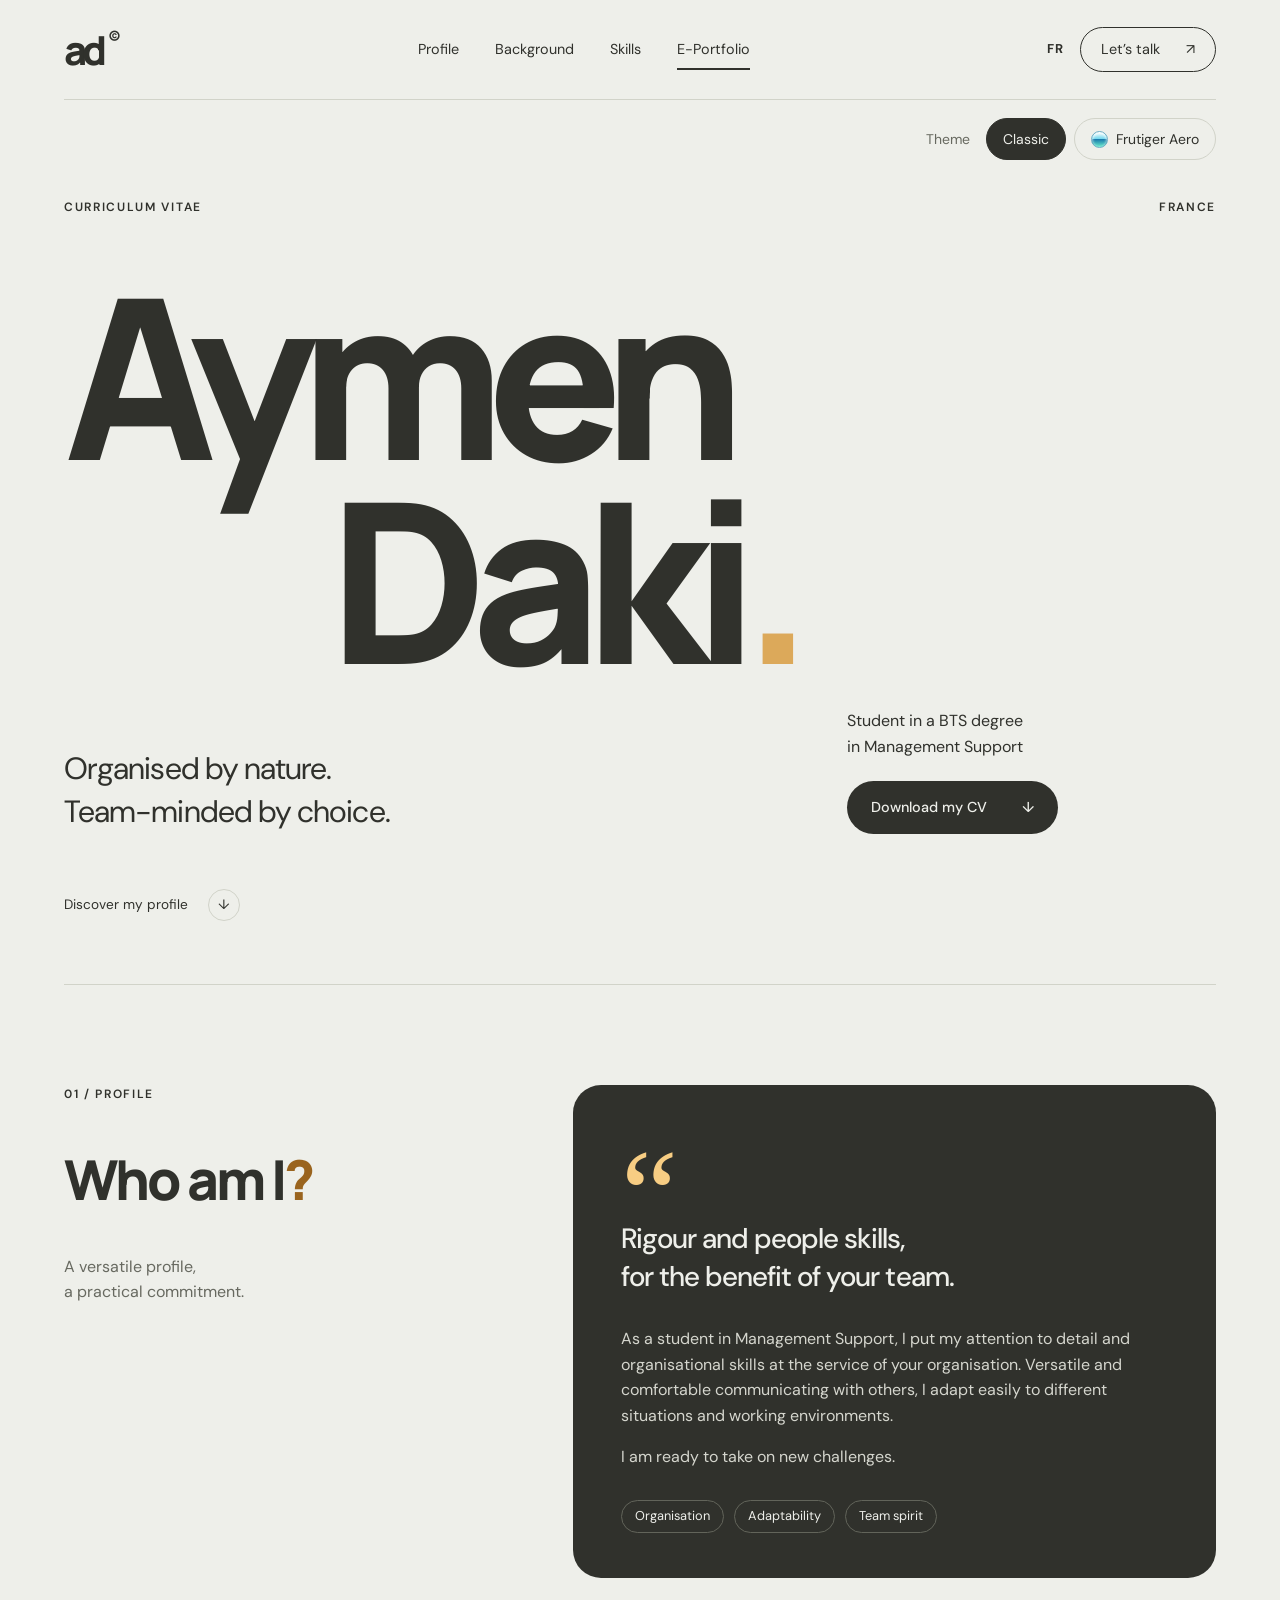
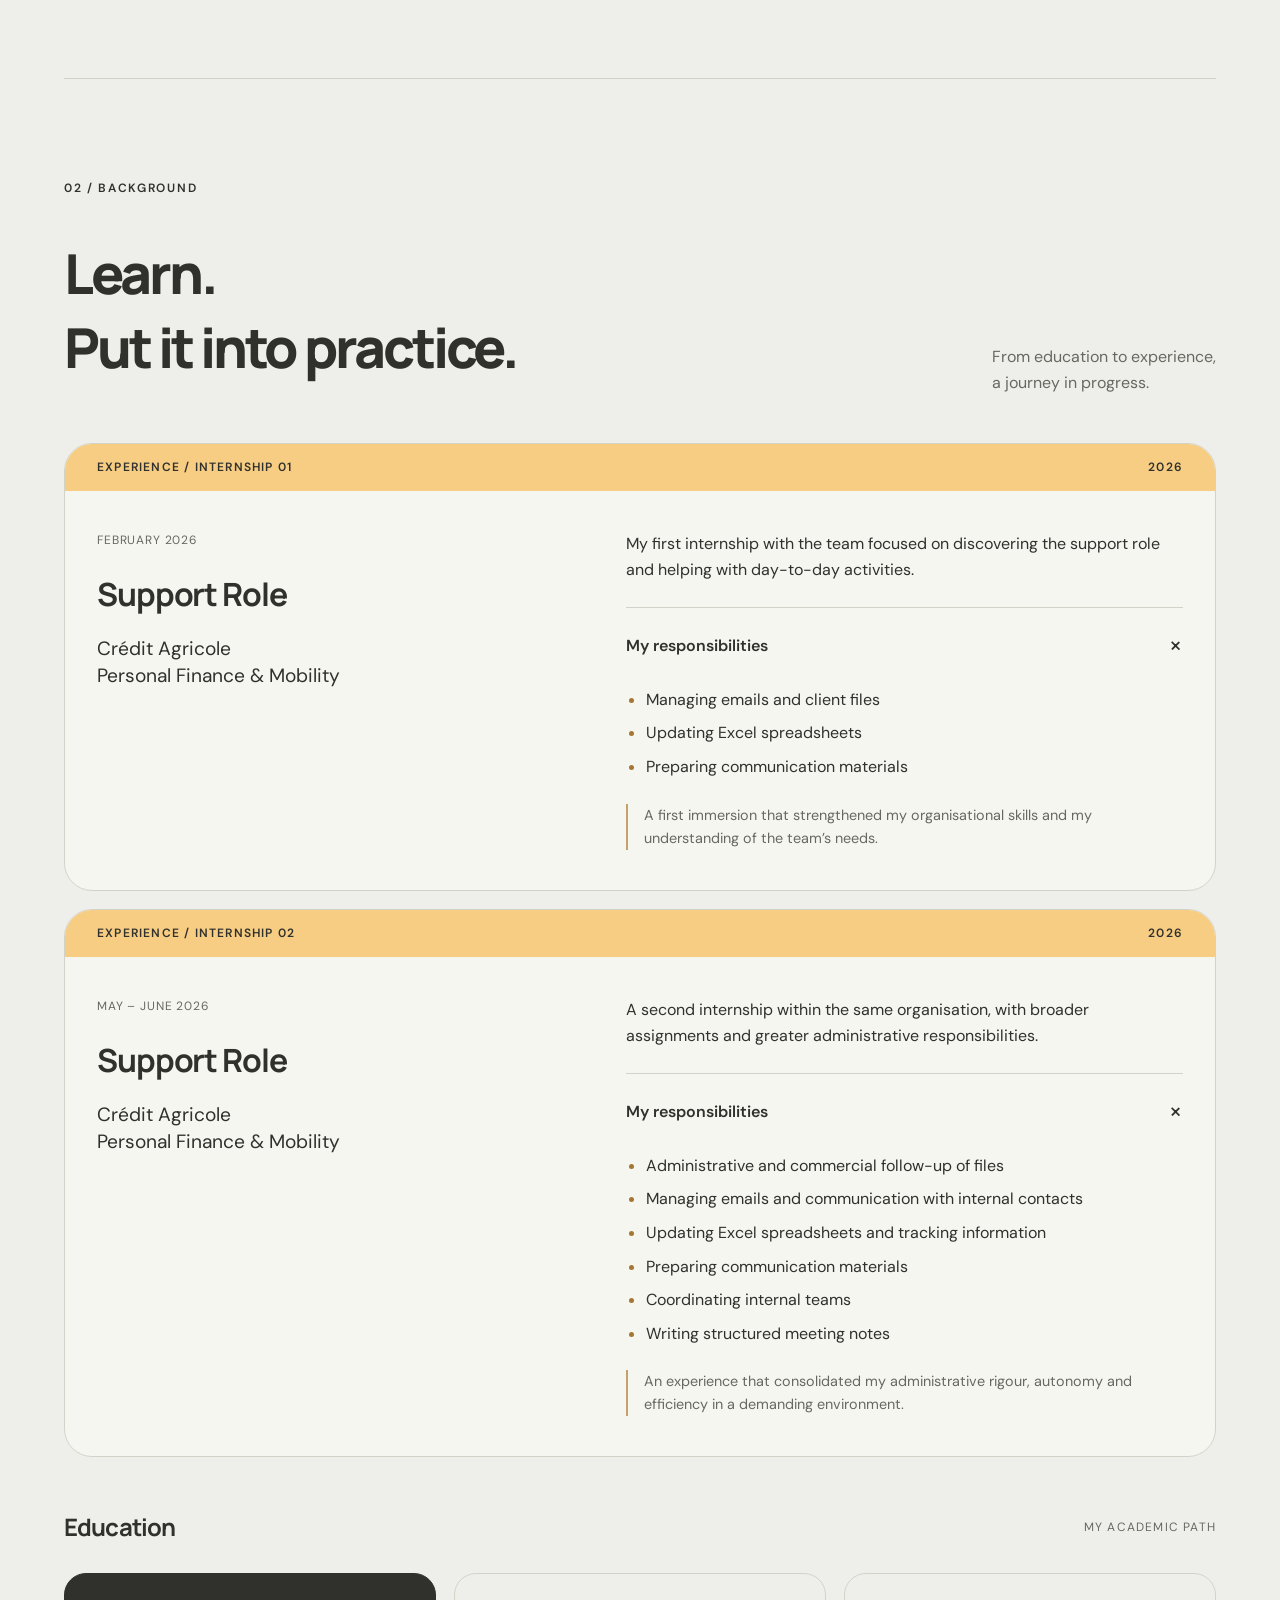
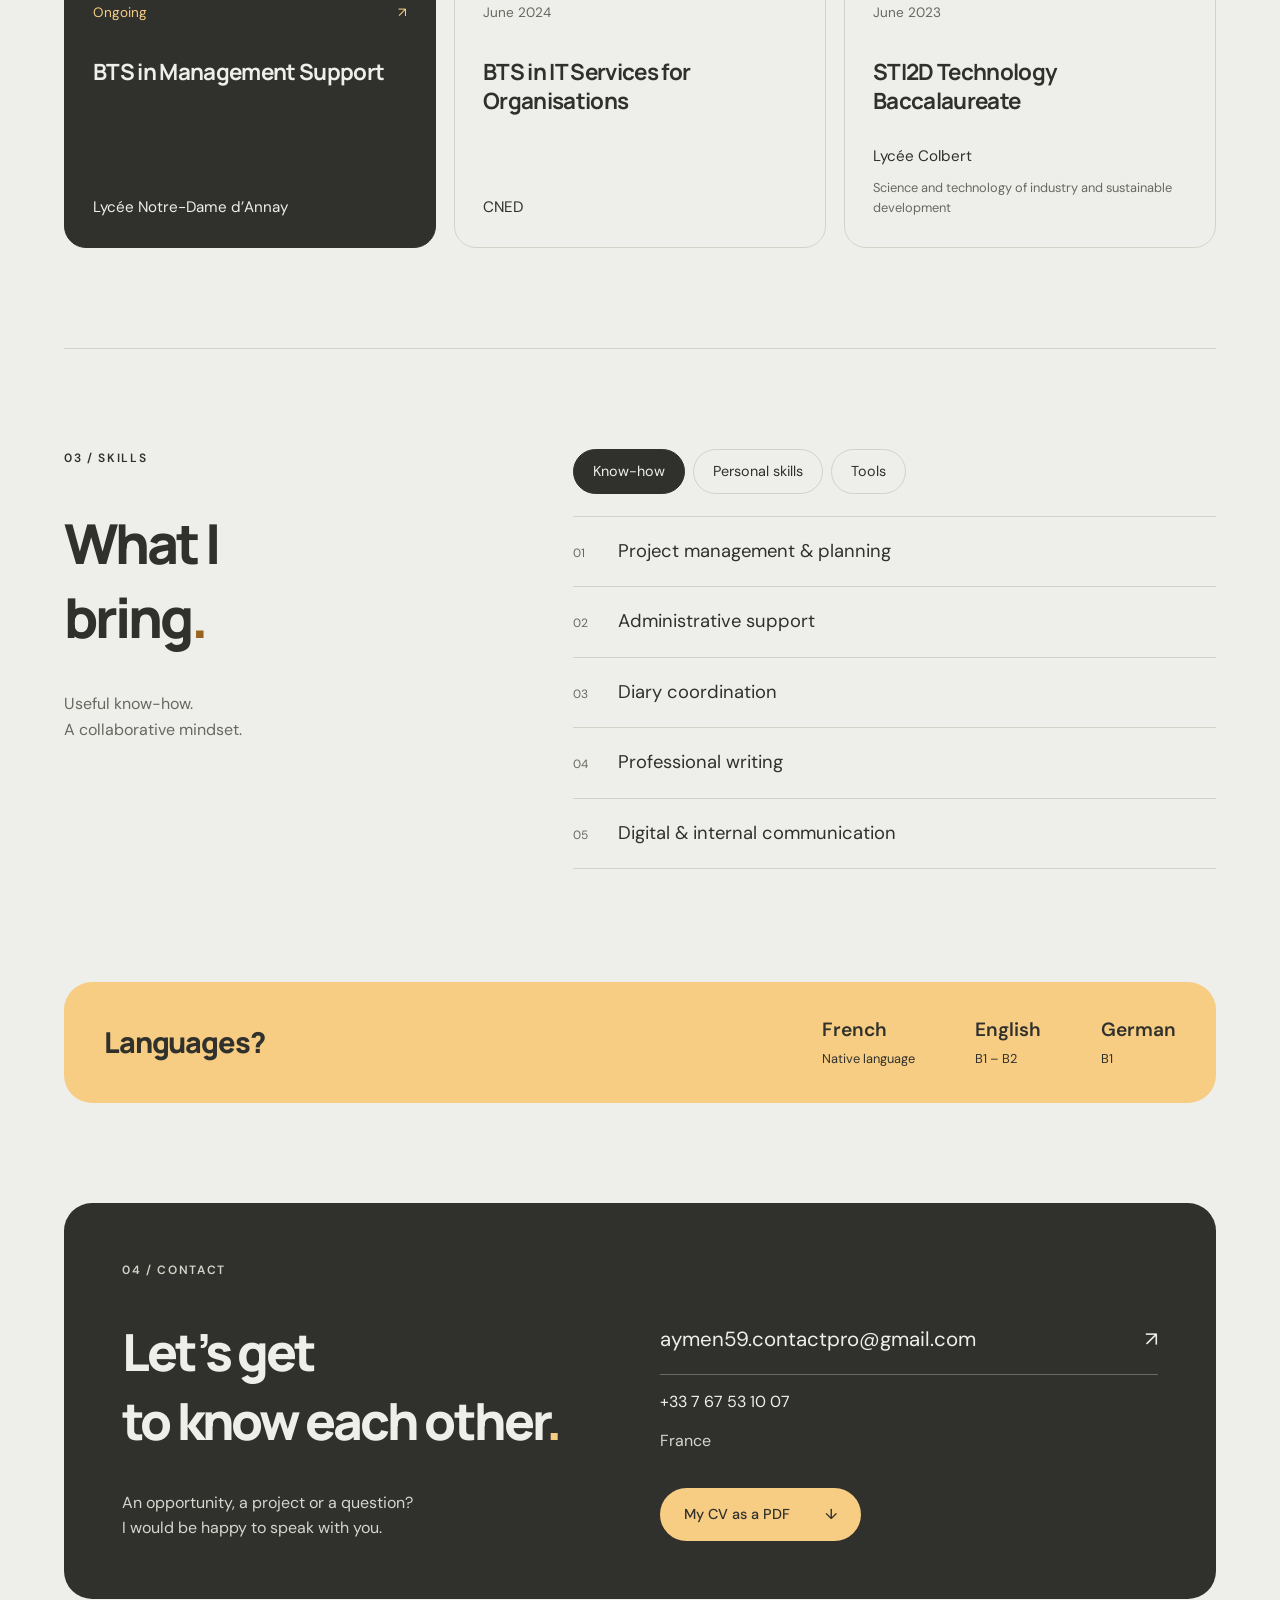
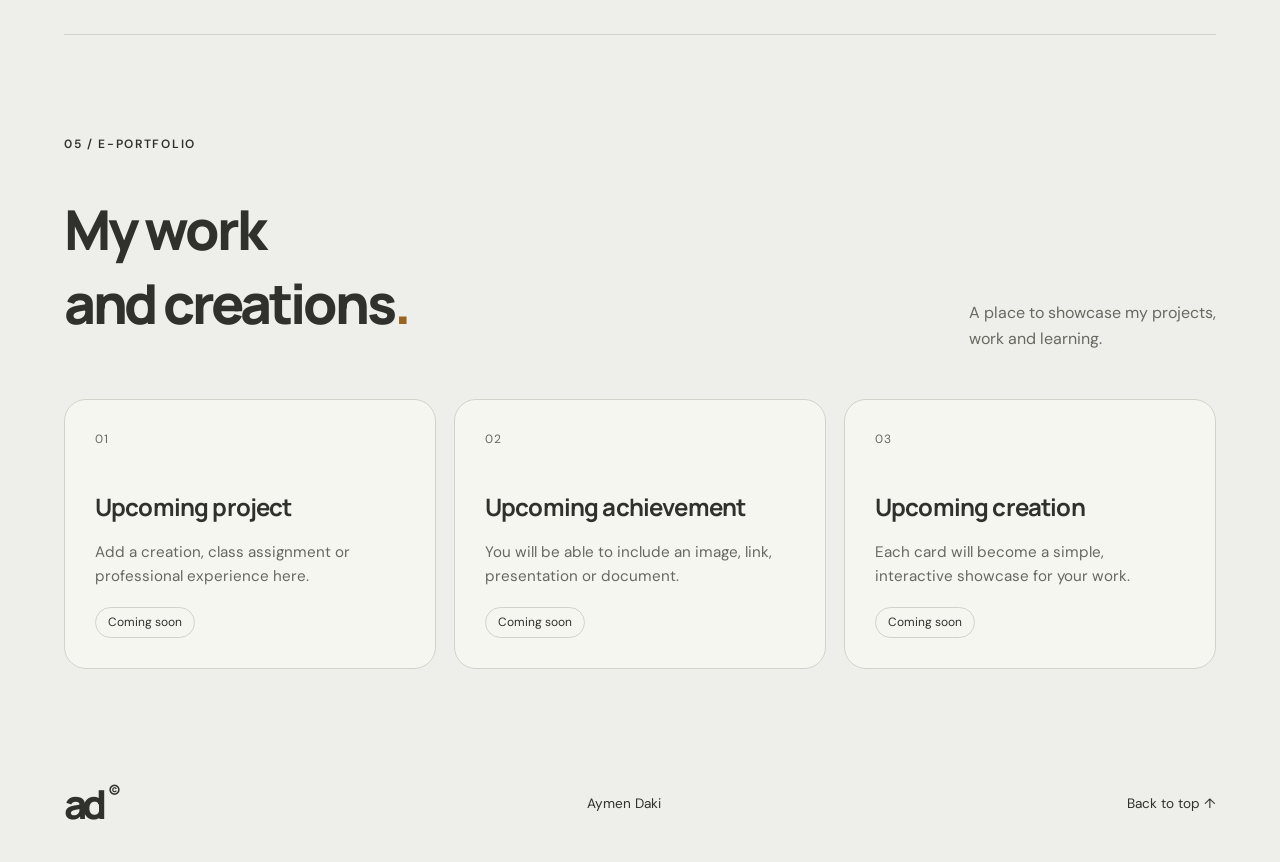
==== en/index.html @ 20d89601 "Ajouter la version anglaise" ====
<!doctype html><html lang="en"><head><meta charset="utf-8"><meta name="viewport" content="width=device-width,initial-scale=1"><meta name="theme-color" content="#30312c"><link rel="icon" href="../favicon.svg?v=8" type="image/svg+xml"><meta name="description" content="Aymen Daki’s background, experience and skills."><title>Aymen Daki — Background & skills</title><link rel="stylesheet" href="../style.css"><link rel="stylesheet" href="../interactions.css"><link rel="stylesheet" href="../themes.css"><script src="../theme.js"></script><script src="../script.js" defer></script></head><body><a class="skip" href="#profile">Skip to content</a><header class="header"><a href="#home" class="wordmark" aria-label="Aymen Daki, home">ad<span>©</span></a><nav aria-label="Main navigation"><a href="#profile">Profile</a><a href="#journey">Background</a><a href="#skills">Skills</a><a href="#portfolio">E-Portfolio</a></nav><div class="header-actions"><a class="language-link" href="../" lang="fr" hreflang="fr">FR</a><a href="#contact" class="contact-link">Let’s talk <span aria-hidden="true">↗</span></a></div></header><div class="theme-toolbar" role="group" aria-label="Website theme"><span>Theme</span><button type="button" data-theme-choice="classic" aria-pressed="true">Classic</button><button type="button" data-theme-choice="aero" aria-pressed="false"><span class="aero-swatch" aria-hidden="true"></span> Frutiger Aero</button></div><main id="home"><section class="hero" aria-labelledby="hero-title"><div class="hero-top"><p>CURRICULUM VITAE</p><p>FRANCE</p></div><h1 id="hero-title">Aymen<span>Daki<span class="name-period">.</span></span></h1><div class="hero-bottom"><p>Organised by nature.<br>Team-minded by choice.</p><div><p class="study-label">Student in a BTS degree<br>in Management Support</p><a href="../aymen-daki-cv.pdf" download class="button dark">Download my CV <span aria-hidden="true">↓</span></a></div></div><a href="#profile" class="scroll-link">Discover my profile <span aria-hidden="true">↓</span></a></section><section id="profile" class="profile section"><div class="section-intro"><span class="eyebrow">01 / PROFILE</span><h2 id="profile-title">Who am I<span class="accent">?</span></h2><p>A versatile profile,<br>a practical commitment.</p></div><div class="quote-card"><span class="quote-mark" aria-hidden="true">“</span><p class="quote-lead">Rigour and people skills,<br>for the benefit of your team.</p><p>As a student in Management Support, I put my attention to detail and organisational skills at the service of your organisation. Versatile and comfortable communicating with others, I adapt easily to different situations and working environments.</p><p>I am ready to take on new challenges.</p><div class="quote-tags"><span>Organisation</span><span>Adaptability</span><span>Team spirit</span></div></div></section><section id="journey" class="section journey"><div class="section-heading"><div><span class="eyebrow">02 / BACKGROUND</span><h2 id="journey-title">Learn.<br>Put it into practice.</h2></div><p>From education to experience,<br>a journey in progress.</p></div><div class="experience-card"><div class="experience-label"><span>EXPERIENCE / INTERNSHIP 01</span><span>2026</span></div><div class="experience-main"><div><p class="meta">FEBRUARY 2026</p><h3>Support Role</h3><p class="company">Crédit Agricole<br>Personal Finance & Mobility</p></div><div><p>My first internship with the team focused on discovering the support role and helping with day-to-day activities.</p><details open><summary>My responsibilities <span aria-hidden="true" class="plus">+</span></summary><ul><li>Managing emails and client files</li><li>Updating Excel spreadsheets</li><li>Preparing communication materials</li></ul><p class="takeaway">A first immersion that strengthened my organisational skills and my understanding of the team’s needs.</p></details></div></div></div><div class="experience-card"><div class="experience-label"><span>EXPERIENCE / INTERNSHIP 02</span><span>2026</span></div><div class="experience-main"><div><p class="meta">MAY – JUNE 2026</p><h3>Support Role</h3><p class="company">Crédit Agricole<br>Personal Finance & Mobility</p></div><div><p>A second internship within the same organisation, with broader assignments and greater administrative responsibilities.</p><details open><summary>My responsibilities <span aria-hidden="true" class="plus">+</span></summary><ul><li>Administrative and commercial follow-up of files</li><li>Managing emails and communication with internal contacts</li><li>Updating Excel spreadsheets and tracking information</li><li>Preparing communication materials</li><li>Coordinating internal teams</li><li>Writing structured meeting notes</li></ul><p class="takeaway">An experience that consolidated my administrative rigour, autonomy and efficiency in a demanding environment.</p></details></div></div></div><div class="education-heading"><h3>Education</h3><span>MY ACADEMIC PATH</span></div><div class="education-grid"><article class="education current"><div class="education-date">Ongoing <span aria-hidden="true">↗</span></div><h4>BTS in Management Support</h4><p>Lycée Notre-Dame d’Annay</p></article><article class="education"><div class="education-date">June 2024</div><h4>BTS in IT Services for Organisations</h4><p>CNED</p></article><article class="education"><div class="education-date">June 2023</div><h4>STI2D Technology Baccalaureate</h4><p>Lycée Colbert</p><p class="education-detail">Science and technology of industry and sustainable development</p></article></div></section><section id="skills" class="section skills-section"><div class="section-intro"><span class="eyebrow">03 / SKILLS</span><h2 id="skills-title">What I<br>bring<span class="accent">.</span></h2><p>Useful know-how.<br>A collaborative mindset.</p></div><div class="skills-content"><div class="tabs" role="tablist" aria-label="Skill categories"><button id="tab-expertise" role="tab" aria-selected="true" aria-controls="expertise">Know-how</button><button id="tab-qualities" role="tab" aria-selected="false" aria-controls="qualities">Personal skills</button><button id="tab-tools" role="tab" aria-selected="false" aria-controls="tools">Tools</button></div><div id="expertise" class="skill-panel" role="tabpanel"><ul class="skill-list"><li><span>01</span>Project management & planning</li><li><span>02</span>Administrative support</li><li><span>03</span>Diary coordination</li><li><span>04</span>Professional writing</li><li><span>05</span>Digital & internal communication</li></ul></div><div id="qualities" class="skill-panel" role="tabpanel" hidden><ul class="skill-list"><li><span>01</span>Rigour & organisation</li><li><span>02</span>Interpersonal skills & diplomacy</li><li><span>03</span>Adaptability</li><li><span>04</span>Initiative & leadership</li><li><span>05</span>Confidentiality</li><li><span>06</span>Priority management</li><li><span>07</span>Independence & teamwork</li></ul></div><div id="tools" class="skill-panel" role="tabpanel" hidden><ul class="skill-list"><li><span>01</span>Excel</li><li><span>02</span>Word</li><li><span>03</span>PowerPoint</li><li><span>04</span>Microsoft Teams</li><li><span>05</span>SharePoint</li></ul></div></div></section><section class="languages"><h2>Languages<span>?</span></h2><div><p>French<span>Native language</span></p><p>English<span>B1 – B2</span></p><p>German<span>B1</span></p></div></section><section id="contact" class="section contact"><div><span class="eyebrow">04 / CONTACT</span><h2>Let’s get<br>to know each other<span>.</span></h2><p>An opportunity, a project or a question?<br>I would be happy to speak with you.</p></div><div class="contact-details"><a class="email" href="mailto:aymen59.contactpro@gmail.com">aymen59.contactpro@gmail.com <span aria-hidden="true">↗</span></a><a href="tel:+33767531007">+33 7 67 53 10 07</a><p>France</p><a class="button light" href="../aymen-daki-cv.pdf" download>My CV as a PDF <span aria-hidden="true">↓</span></a></div></section><section id="portfolio" class="section portfolio"><div class="section-heading"><div><span class="eyebrow">05 / E-PORTFOLIO</span><h2>My work<br>and creations<span class="accent">.</span></h2></div><p>A place to showcase my projects,<br>work and learning.</p></div><div class="portfolio-grid"><article class="portfolio-card"><span class="portfolio-number">01</span><h3>Upcoming project</h3><p>Add a creation, class assignment or professional experience here.</p><span class="portfolio-status">Coming soon</span></article><article class="portfolio-card"><span class="portfolio-number">02</span><h3>Upcoming achievement</h3><p>You will be able to include an image, link, presentation or document.</p><span class="portfolio-status">Coming soon</span></article><article class="portfolio-card"><span class="portfolio-number">03</span><h3>Upcoming creation</h3><p>Each card will become a simple, interactive showcase for your work.</p><span class="portfolio-status">Coming soon</span></article></div></section></main><footer><a class="wordmark" href="#home" aria-label="Back to top">ad<span>©</span></a><p>Aymen Daki</p><a href="#home">Back to top ↑</a></footer></body></html>
---- style.css ----
@import url('https://fonts.googleapis.com/css2?family=DM+Sans:wght@400;500;600;700&family=Manrope:wght@400;500;600;700;800&display=swap');
:root{--paper:#eeefea;--ink:#30312c;--muted:#676960;--gold:#f7cd83;--line:#d1d3c9;--radius:28px}*{box-sizing:border-box}html{scroll-behavior:smooth;scroll-padding-top:100px}body{margin:0;background:var(--paper);color:var(--ink);font-family:'DM Sans',sans-serif;font-size:16px;line-height:1.6}a{color:inherit;text-decoration:none}button{font:inherit}button,a,summary{-webkit-tap-highlight-color:transparent}a,button,summary{touch-action:manipulation}a:focus-visible,button:focus-visible,summary:focus-visible,[tabindex]:focus-visible{outline:3px solid #a86a06;outline-offset:6px}button{cursor:pointer}p,h1,h2,h3,h4{margin:0}h1,h2,h3,h4,.wordmark{font-family:'Manrope',sans-serif}h2{font-size:clamp(2.3rem,4.3vw,4rem);line-height:1.1;letter-spacing:-.055em;font-weight:800}h3{font-size:2rem;line-height:1.2;letter-spacing:-.035em}.header,main,footer{max-width:1320px;margin:auto}.header{height:100px;display:flex;align-items:center;justify-content:space-between;border-bottom:1px solid var(--line);gap:24px}.wordmark{font-size:2.5rem;letter-spacing:-.12em;font-weight:800;line-height:1}.wordmark span{font-size:.75rem;vertical-align:top;letter-spacing:0;margin-left:7px}.header nav{display:flex;gap:36px;font-size:.9rem}.header nav a{position:relative}.header nav a:after{content:'';display:block;position:absolute;bottom:-9px;width:0;height:2px;background:var(--ink);transition:width .2s}.header nav a:hover:after,.header nav a.active:after{width:100%}.contact-link{border:1px solid var(--ink);border-radius:100px;padding:10px 20px;font-size:.9rem}.contact-link span{margin-left:22px}.contact-link:hover{background:var(--gold)}.hero{position:relative;padding:38px 0 28px}.hero-top{display:flex;justify-content:space-between;font-size:.75rem;letter-spacing:.14em;font-weight:600}.hero h1{font-size:clamp(7rem,17.5vw,15.5rem);line-height:.91;letter-spacing:-.075em;font-weight:800;margin:42px 0 24px}.hero h1>span{display:block;padding-left:23%}.name-period{color:#dca95a}.hero-bottom{display:flex;justify-content:space-between;align-items:end;margin-top:-10px}.hero-bottom>p{font-size:clamp(1.3rem,2.4vw,2.1rem);line-height:1.4;letter-spacing:-.03em}.hero-bottom>div{width:32%;display:flex;flex-direction:column;align-items:start;gap:22px}.study-label{font-size:1rem}.button{display:inline-flex;justify-content:space-between;align-items:center;gap:35px;border-radius:100px;padding:15px 24px;font-size:.9rem;font-weight:500;transition:transform .2s,background .2s}.button:hover{transform:translateY(-3px)}.dark{background:var(--ink);color:var(--paper)}.dark:hover{background:#45473b}.light{background:var(--gold);color:var(--ink)}.scroll-link{display:inline-flex;align-items:center;gap:20px;font-size:.85rem;margin-top:55px}.scroll-link span{border:1px solid var(--line);border-radius:50%;width:32px;height:32px;text-align:center;line-height:30px}.section{padding:100px 0;border-top:1px solid var(--line);margin-top:35px}.eyebrow{display:block;font-size:.75rem;font-weight:600;letter-spacing:.14em;margin-bottom:30px}.profile{display:grid;grid-template-columns:1fr 1.45fr;gap:65px}.section-intro>p{margin-top:26px;color:var(--muted)}.accent{color:#9a641e}.quote-card{background:var(--ink);color:var(--paper);border-radius:var(--radius);padding:45px 48px;position:relative}.quote-mark{font-family:Georgia,serif;color:var(--gold);display:block;font-size:8rem;height:74px;line-height:1}.quote-lead{font-size:1.75rem;line-height:1.3;letter-spacing:-.035em;font-weight:500;margin:12px 0 25px}.quote-card>p:not(.quote-lead){color:#d5d6ce;margin-top:16px}.quote-tags{display:flex;flex-wrap:wrap;gap:10px;margin-top:30px}.quote-tags span{font-size:.8rem;border:1px solid #62645a;padding:5px 13px;border-radius:99px}.section-heading{display:flex;justify-content:space-between;align-items:end;gap:30px;margin-bottom:48px}.section-heading>p{color:var(--muted)}.journey{margin-top:0}.experience-card{border:1px solid var(--line);border-radius:var(--radius);overflow:hidden;background:#f6f6f1}.experience-label{display:flex;justify-content:space-between;background:var(--gold);padding:14px 32px;font-size:.75rem;font-weight:600;letter-spacing:.1em}.experience-main{display:grid;grid-template-columns:1fr 1.2fr;gap:65px;padding:40px 32px}.meta{font-size:.75rem;color:var(--muted);letter-spacing:.07em;margin-bottom:18px}.company{font-size:1.2rem;line-height:1.4;margin-top:14px}.experience-main details{margin-top:25px;border-top:1px solid var(--line)}summary{cursor:pointer;list-style:none;display:flex;justify-content:space-between;align-items:center;padding:18px 0;font-weight:600}summary::-webkit-details-marker{display:none}.plus{font-size:1.5rem;font-weight:400;transition:transform .2s}details[open] .plus{transform:rotate(45deg)}details ul{padding-left:20px;margin:0 0 20px}details li{padding:4px 0}li::marker{color:#a57733}.takeaway{font-size:.9rem;color:var(--muted);border-left:2px solid #c6a16b;padding-left:16px}.education-heading{display:flex;justify-content:space-between;align-items:center;margin:50px 0 25px}.education-heading h3{font-size:1.5rem}.education-heading>span{font-size:.75rem;color:var(--muted);letter-spacing:.1em}.education-grid{display:grid;grid-template-columns:repeat(3,1fr);gap:18px}.education{border:1px solid var(--line);border-radius:22px;padding:28px;display:flex;flex-direction:column;align-items:start}.education.current{background:var(--ink);color:var(--paper);border-color:var(--ink)}.education-date{font-size:.85rem;display:flex;justify-content:space-between;width:100%;margin-bottom:30px;color:var(--muted)}.current .education-date{color:var(--gold)}.education h4{font-size:1.4rem;line-height:1.3;letter-spacing:-.03em;margin-bottom:24px}.education>p{font-size:.95rem;margin-top:auto}.education>p.education-detail{font-size:.8rem;margin-top:10px;color:var(--muted)}.skills-section{display:grid;grid-template-columns:1fr 1.45fr;gap:65px;margin-top:0}.tabs{display:flex;gap:8px;flex-wrap:wrap;border-bottom:1px solid var(--line);padding-bottom:22px}.tabs button{border:1px solid var(--line);border-radius:100px;padding:10px 19px;background:transparent;color:var(--ink);font-size:.9rem}.tabs button[aria-selected=true]{background:var(--ink);border-color:var(--ink);color:var(--paper)}.tabs button:hover:not([aria-selected=true]){background:var(--gold)}.skill-list{list-style:none;margin:0;padding:0}.skill-list li{display:flex;gap:25px;align-items:baseline;padding:20px 0;border-bottom:1px solid var(--line);font-size:1.15rem}.skill-list li>span{font-size:.75rem;color:var(--muted);min-width:20px}.skill-panel{min-height:365px}.languages{background:var(--gold);border-radius:var(--radius);padding:35px 40px;display:flex;justify-content:space-between;gap:40px;align-items:center}.languages h2{font-size:1.8rem;letter-spacing:-.04em}.languages>div{display:flex;gap:60px}.languages p{font-size:1.2rem;font-weight:600;line-height:1.4}.languages p span{display:block;font-size:.8rem;font-weight:400;margin-top:6px}.contact{background:var(--ink);color:var(--paper);border:0;border-radius:var(--radius);margin:100px 0 30px;padding:58px;display:grid;grid-template-columns:1fr 1fr;gap:40px;align-items:end}.contact .eyebrow{color:#d2d4c9}.contact h2 span{color:var(--gold)}.contact h2{font-size:clamp(2rem,4vw,3.6rem)}.contact>div>p{margin-top:24px;color:#d5d6ce}.contact-details{display:flex;align-items:start;flex-direction:column;gap:14px;min-width:0}.contact-details .email{display:flex;gap:15px;align-items:center;justify-content:space-between;width:100%;border-bottom:1px solid #696b60;padding-bottom:18px;font-size:clamp(.9rem,1.6vw,1.3rem);overflow-wrap:anywhere}.contact-details>a:not(.button):hover{color:var(--gold)}.contact-details>p{margin:0!important}.contact-details .button{margin-top:20px}footer{padding:15px 0 38px;display:flex;justify-content:space-between;align-items:center}footer p,footer>a:last-child{font-size:.85rem}.skip{position:fixed;left:20px;top:-100px;z-index:10;background:var(--gold);padding:10px 20px}.skip:focus{top:10px}[hidden]{display:none!important}@media(min-width:1500px){.hero h1{font-size:17rem}}@media(max-width:1420px){.header,main,footer{margin-left:5%;margin-right:5%}}@media(max-width:900px){.hero h1{font-size:19vw}.profile,.skills-section{gap:30px;grid-template-columns:.8fr 1.2fr}.quote-card{padding:30px}.quote-lead{font-size:1.5rem}.experience-main{gap:30px}.education{padding:22px}.education h4{font-size:1.15rem}.languages{align-items:start;flex-direction:column;gap:25px}.languages>div{justify-content:space-between;width:100%;gap:20px}.contact{padding:35px;grid-template-columns:1fr;gap:40px}.contact-details .email{font-size:1.2rem}.section{padding-top:70px;padding-bottom:70px}.contact{padding:35px}}@media(max-width:600px){html{scroll-padding-top:25px}.header{height:auto;padding:22px 0;gap:15px;flex-wrap:wrap}.header nav{order:3;width:100%;justify-content:space-between;gap:12px;margin-top:12px;font-size:.85rem}.wordmark{font-size:2rem}.contact-link{font-size:.8rem;padding:8px 14px}.hero{padding-top:25px}.hero-top{font-size:.65rem;letter-spacing:.07em}.hero h1{font-size:23vw;line-height:.98;margin-top:35px}.hero h1>span{padding-left:18%}.hero-bottom{align-items:start;flex-direction:column;gap:28px;margin-top:25px}.hero-bottom>p{font-size:1.45rem}.hero-bottom>div{width:100%;gap:20px}.study-label{font-size:.9rem}.scroll-link{margin-top:32px}.section{padding:50px 0;margin-top:20px}.profile,.skills-section{grid-template-columns:1fr;gap:32px}.eyebrow{margin-bottom:22px}.section-intro>p{margin-top:18px}.quote-card{padding:28px}.quote-lead{font-size:1.45rem}.quote-tags{gap:8px}.quote-tags span{font-size:.75rem}.section-heading{align-items:start;flex-direction:column;margin-bottom:28px}.experience-label{padding:14px 22px}.experience-main{grid-template-columns:1fr;padding:26px 22px;gap:28px}.experience-main h3{font-size:1.7rem}.education-heading{margin-top:35px}.education-heading>span{display:none}.education-grid{grid-template-columns:1fr}.education{padding:25px}.education-date{margin-bottom:20px}.education h4{font-size:1.35rem;margin-bottom:18px}.skills-section{margin-top:0}.tabs{gap:6px}.tabs button{padding:9px 13px;font-size:.85rem}.skill-list li{font-size:1rem;gap:18px;padding:18px 0}.skill-panel{min-height:0}.languages{padding:28px}.languages>div{flex-direction:column;gap:22px}.languages p{display:flex;justify-content:space-between;align-items:center;gap:18px;font-size:1.1rem}.languages p span{margin:0;text-align:right}.contact{padding:28px;margin:55px 0 20px}.contact h2{font-size:2.6rem}.contact-details .email{font-size:1rem}.contact-details{gap:12px}footer p{display:none}footer{padding-top:10px;padding-bottom:25px}}@media(prefers-reduced-motion:reduce){html{scroll-behavior:auto}*,*:before,*:after{transition:none!important;animation:none!important}}@media print{body{background:white;color:black}.header,.scroll-link,.tabs,.button,footer,.contact-link{display:none}.header,main,footer{margin:0;max-width:none}.hero h1{font-size:65px}.hero h1>span{display:inline;padding-left:15px}.hero{padding:0}.hero-bottom{margin:15px 0}.hero-bottom>div{width:auto}.section{padding:25px 0;margin-top:15px}.quote-card,.education.current,.contact,.languages{background:#eee;color:black}.quote-card>p:not(.quote-lead),.contact>div>p,.current .education-date{color:black}.quote-mark{display:none}.skill-panel[hidden]{display:block!important}.skill-panel{min-height:0}.contact{padding:25px;margin-top:25px}.education,.experience-card,.quote-card{break-inside:avoid}.skill-list li{padding:5px 0}.languages{margin-top:20px}.eyebrow{margin-bottom:10px}h2{font-size:28px}.quote-tags{display:none}}
---- interactions.css ----
/* Cursor-driven gold reflections, with a quiet touch/reduced-motion fallback. */
@media (hover: hover) and (pointer: fine) and (prefers-reduced-motion: no-preference) {
  .motion-text {
    translate: var(--text-x, 0px) var(--text-y, 0px);
    transition: translate 220ms ease-out, text-shadow 300ms ease;
  }
  .motion-text:hover {
    text-shadow: 0 0 22px rgb(220 169 90 / 38%);
  }
  @supports (background-clip: text) {
    h1.motion-text, h2.motion-text, h3.motion-text, h4.motion-text, .quote-lead.motion-text {
      --shine-base: var(--ink);
      background-image: linear-gradient(110deg, var(--shine-base) 0%, var(--shine-base) 38%, #b77820 46%, #f7cd83 50%, #b77820 54%, var(--shine-base) 62%, var(--shine-base) 100%);
      background-size: 300% 100%;
      background-position: 100% 0;
      background-clip: text;
      -webkit-background-clip: text;
      color: transparent;
    }
    .quote-card .motion-text, .current .motion-text, .contact .motion-text { --shine-base: var(--paper); }
    h1.motion-text:hover, h2.motion-text:hover, h3.motion-text:hover, h4.motion-text:hover, .quote-lead.motion-text:hover {
      animation: text-glint 1.1s ease-in-out both;
    }
  }
  .motion-card {
    position: relative;
    isolation: isolate;
    transform: perspective(1100px) rotateX(var(--tilt-x, 0deg)) rotateY(var(--tilt-y, 0deg)) translateY(var(--lift, 0px));
    transition: transform 300ms ease-out, box-shadow 300ms ease, border-color 300ms ease;
  }
  .motion-card::after {
    content: '';
    position: absolute;
    inset: 0;
    border-radius: inherit;
    z-index: 2;
    pointer-events: none;
    opacity: 0;
    background: radial-gradient(300px circle at var(--glow-x, 50%) var(--glow-y, 50%), rgb(255 224 164 / 22%), transparent 75%);
    box-shadow: inset 0 0 0 1px rgb(247 205 131 / 30%);
    transition: opacity 300ms ease;
  }
  .motion-card:hover {
    --lift: -5px;
    box-shadow: 0 18px 38px -22px rgb(65 48 19 / 45%);
    border-color: #c6a16b;
  }
  .motion-card:hover::after { opacity: 1; }
  .skill-list li, .quote-tags span, .tabs button, .button, .contact-link {
    position: relative;
    overflow: hidden;
    isolation: isolate;
    transition: transform 250ms ease, box-shadow 250ms ease, background 250ms ease, border-color 250ms ease;
  }
  .skill-list li::after, .quote-tags span::after, .tabs button::after, .button::after, .contact-link::after {
    content: '';
    position: absolute;
    inset: 0;
    pointer-events: none;
    background: linear-gradient(110deg, transparent 15%, rgb(247 205 131 / 28%) 50%, transparent 85%);
    transform: translateX(-120%);
  }
  .skill-list li:hover::after, .quote-tags span:hover::after, .tabs button:hover::after, .button:hover::after, .contact-link:hover::after {
    animation: surface-glint 750ms ease-out both;
  }
  .skill-list li:hover { transform: translateX(5px); background: rgb(247 205 131 / 12%); }
  .quote-tags span:hover, .tabs button:hover { transform: translateY(-3px); box-shadow: 0 6px 15px -10px var(--ink); }
  @keyframes text-glint { from { background-position: 100% 0; } to { background-position: 0% 0; } }
  @keyframes surface-glint { to { transform: translateX(120%); } }
}
@media print {
  .motion-text { color: inherit !important; background: none !important; translate: none !important; text-shadow: none !important; }
  .motion-card { transform: none !important; box-shadow: none !important; }
  .motion-card::after { display: none !important; }
}
---- themes.css ----
/* Aero palette inspired by slightknack/aerocode (CC0); original CV theme retained. */
h1,h2,h3,h4,.quote-lead{line-height:1.2;padding-block:.06em}.languages h2{line-height:1.3;padding-block:.1em}
.experience-card+.experience-card{margin-top:18px}
.header-actions{display:flex;align-items:center;gap:16px}.language-link{font-size:.8rem;font-weight:700;letter-spacing:.08em}.language-link:hover{color:#9a641e}

/* Preserve the full height of accents and descenders during the hover effect. */
h2,h3,h4,.quote-lead{line-height:1.35;padding-block:.14em .2em;overflow:visible}
@media (hover:hover) and (pointer:fine) and (prefers-reduced-motion:no-preference){
  h1.motion-text,h2.motion-text,h3.motion-text,h4.motion-text,.quote-lead.motion-text{background-image:none!important;background-clip:border-box!important;-webkit-background-clip:border-box!important;color:inherit!important;-webkit-text-fill-color:currentColor;overflow:visible}
}
.portfolio{margin-top:35px}.portfolio-grid{display:grid;grid-template-columns:repeat(3,1fr);gap:18px}.portfolio-card{min-height:270px;display:flex;flex-direction:column;align-items:flex-start;padding:30px;border:1px solid var(--line);border-radius:22px;background:#f6f6f1}.portfolio-number{color:var(--muted);font-size:.75rem;letter-spacing:.12em}.portfolio-card h3{font-size:1.5rem;margin:38px 0 12px}.portfolio-card p{color:var(--muted);font-size:.95rem}.portfolio-status{margin-top:auto;border:1px solid var(--line);border-radius:100px;padding:5px 12px;font-size:.75rem}@media(max-width:900px){.portfolio-grid{grid-template-columns:1fr 1fr}}@media(max-width:600px){.portfolio-grid{grid-template-columns:1fr}.portfolio-card{min-height:210px;padding:25px}.portfolio-card h3{margin-top:28px}}
.theme-toolbar{max-width:1320px;margin:18px auto 0;display:flex;justify-content:flex-end;align-items:center;gap:8px;flex-wrap:wrap;font-size:.875rem}
.theme-toolbar>span{margin-right:8px;color:var(--muted)}
.theme-toolbar button{display:inline-flex;align-items:center;gap:8px;padding:9px 16px;min-height:42px;border:1px solid var(--line);border-radius:100px;background:transparent;color:var(--ink)}
.theme-toolbar button[aria-pressed=true]{background:var(--ink);color:var(--paper);border-color:var(--ink)}
.theme-toolbar button:hover{box-shadow:0 2px 12px #30312c20}
.aero-swatch{width:17px;height:17px;border-radius:50%;background:linear-gradient(#fff 0%,#73d8ee 45%,#1b7cad 50%,#68eccb 100%);border:1px solid #6cadc5;box-shadow:inset 0 1px 3px #fff}
html[data-theme=aero]{--paper:#f3fcff;--ink:#172038;--muted:#405b6a;--gold:#a8edea;--line:#9dc4d3;--radius:20px}
html[data-theme=aero]{background:linear-gradient(135deg,#a8edea 0%,#c8eaff 42%,#fed6e3 100%);background-attachment:fixed}
html[data-theme=aero] body{background:transparent;font-family:'Segoe UI','DM Sans',sans-serif}
html[data-theme=aero] .header,html[data-theme=aero] .hero,html[data-theme=aero] .theme-toolbar,html[data-theme=aero] main,html[data-theme=aero] footer{position:relative;z-index:1}
html[data-theme=aero] .header{height:auto;min-height:84px;margin-top:22px;padding:16px 25px;border:1px solid #ffffffdd;border-radius:20px;background:linear-gradient(#ffffffd9,#e1f4ffab 48%,#b4dcecab 49%,#ecfbffd9);box-shadow:0 7px 24px #30557424,inset 0 1px 1px #fff}
html[data-theme=aero] .hero{margin-top:22px;padding:35px 40px;border:1px solid #fff;border-radius:28px;background:linear-gradient(135deg,#ffffffcf,#e1faff80 60%,#b4dcf28c);box-shadow:inset 0 1px 2px #fff,0 18px 55px #3c5e8b26;overflow:hidden}
html[data-theme=aero] .hero h1{font-family:'Segoe UI','Manrope',sans-serif;letter-spacing:-.075em;font-weight:700;color:#174969;text-shadow:0 2px 1px #fff9,0 10px 35px #29adff35}
html[data-theme=aero] .name-period,html[data-theme=aero] .accent{color:#007c83}
html[data-theme=aero] .hero-top{color:#355775}
html[data-theme=aero] .section{border-top-color:#fff9}
html[data-theme=aero] .quote-card,html[data-theme=aero] .education,html[data-theme=aero] .experience-card,html[data-theme=aero] .contact,html[data-theme=aero] .languages{color:var(--ink);border:1px solid #fffffff2;background:linear-gradient(150deg,#ffffffeb,#effaffc7);box-shadow:inset 0 1px 1px #fff,0 8px 26px #3c5e8b25}
html[data-theme=aero] .quote-card{background:linear-gradient(160deg,#ffffffed,#d7f5f9d9 55%,#bde9f1bf)}
html[data-theme=aero] .quote-mark{color:#288bb0;text-shadow:0 2px #fff}
html[data-theme=aero] .quote-card>p:not(.quote-lead),html[data-theme=aero] .contact>div>p,html[data-theme=aero] .contact .eyebrow,html[data-theme=aero] .education-detail{color:#405b6a}
html[data-theme=aero] .quote-tags span{background:linear-gradient(#fff9,#c5ecf0a6);border-color:#8ebecd;color:#234963;box-shadow:inset 0 1px #fff}
html[data-theme=aero] .experience-label{color:#fff;background:linear-gradient(#68c3e5,#399dc9 48%,#167cac 49%,#279ac2);text-shadow:0 1px 2px #174969;border-bottom:1px solid #15608b;box-shadow:inset 0 1px #fff9}
html[data-theme=aero] .education.current{background:linear-gradient(145deg,#f4fff3ed,#d4f2e3e6);border-color:#8cbaaf}
html[data-theme=aero] .current .education-date{color:#246949}
html[data-theme=aero] .education-date{border-bottom:1px solid #9dc4d380;padding-bottom:16px}
html[data-theme=aero] .languages{background:linear-gradient(120deg,#faffffe8,#cceef9e6 65%,#d5f5e5ed)}
html[data-theme=aero] .contact{background:linear-gradient(135deg,#f0fbffeb,#c5e4f5de)}
html[data-theme=aero] .contact h2 span{color:#188499}
html[data-theme=aero] .contact-details .email{border-color:#82b3c8}
html[data-theme=aero] .contact-details>a:not(.button):hover{color:#0071aa}
html[data-theme=aero] .takeaway{border-color:#299bb2}
html[data-theme=aero] li::marker{color:#2389ac}
html[data-theme=aero] .skills-content{border:1px solid #fff;border-radius:20px;background:#ffffffd0;padding:26px;box-shadow:0 8px 26px #3c5e8b20}
html[data-theme=aero] .button,html[data-theme=aero] .contact-link,html[data-theme=aero] .tabs button,html[data-theme=aero] .theme-toolbar button{border-radius:9px;border:1px solid #81a5bc;background:linear-gradient(#fffffff2,#eaf5f9 48%,#cbe3ef 49%,#ecfaff);color:#193e57;box-shadow:inset 0 1px 1px #fff,0 2px 4px #274e6d20;text-shadow:0 1px #fff9}
html[data-theme=aero] .button.dark,html[data-theme=aero] .theme-toolbar button[aria-pressed=true],html[data-theme=aero] .tabs button[aria-selected=true]{color:white;background:linear-gradient(#7ad0ed,#40a2d0 48%,#1474a7 49%,#248fb9);border-color:#246b90;text-shadow:0 1px 2px #124666;box-shadow:inset 0 1px #d7f5ff,0 2px 5px #274e6d35}
html[data-theme=aero] .button:hover,html[data-theme=aero] .contact-link:hover,html[data-theme=aero] .tabs button:hover,html[data-theme=aero] .theme-toolbar button:hover{filter:brightness(1.06);box-shadow:inset 0 1px #fff,0 0 16px #29adff65}
html[data-theme=aero] :focus-visible{outline-color:#005e9e}
@media(hover:hover) and (pointer:fine) and (prefers-reduced-motion:no-preference){
 html[data-theme=aero] h1.motion-text,html[data-theme=aero] h2.motion-text,html[data-theme=aero] h3.motion-text,html[data-theme=aero] h4.motion-text,html[data-theme=aero] .quote-lead.motion-text{--shine-base:#174969;background-image:linear-gradient(110deg,#174969 0%,#174969 38%,#2188b5 46%,#78dced 50%,#2188b5 54%,#174969 62%,#174969 100%);color:transparent}
 html[data-theme=aero] .motion-text:hover{text-shadow:0 0 22px #29adff50}
 html[data-theme=aero] .motion-card::after{background:radial-gradient(320px circle at var(--glow-x,50%) var(--glow-y,50%),#ffffff70,transparent 75%);box-shadow:inset 0 0 0 1px #ffffffb3}
 html[data-theme=aero] .motion-card:hover{border-color:#fff;box-shadow:inset 0 1px #fff,0 18px 36px #30769c30}
 html[data-theme=aero] .skill-list li:hover{background:#29adff15}
 html[data-theme=aero] .skill-list li::after,html[data-theme=aero] .quote-tags span::after,html[data-theme=aero] .tabs button::after,html[data-theme=aero] .button::after,html[data-theme=aero] .contact-link::after{background:linear-gradient(110deg,transparent 15%,#ffffff80 50%,transparent 85%)}
}
@media(max-width:1420px){.theme-toolbar{margin-left:5%;margin-right:5%}}
@media(max-width:600px){.theme-toolbar{justify-content:center;font-size:.8rem;gap:6px}.theme-toolbar button{padding:9px 12px}.theme-toolbar>span{margin-right:2px}html[data-theme=aero] .header{padding:20px;margin-top:14px}html[data-theme=aero] .hero{padding:24px 20px}html[data-theme=aero] .hero h1{font-size:21vw}html[data-theme=aero] .skills-content{padding:20px}html[data-theme=aero] .tabs button{padding:9px 10px;font-size:.8rem}}
@media print{.theme-toolbar{display:none}html[data-theme=aero],html[data-theme=aero] body{background:white}html[data-theme=aero] .hero,html[data-theme=aero] .skills-content{background:white;box-shadow:none;border:none}html[data-theme=aero] h1.motion-text,html[data-theme=aero] h2.motion-text,html[data-theme=aero] h3.motion-text,html[data-theme=aero] h4.motion-text,html[data-theme=aero] .quote-lead.motion-text{color:#172038!important;background:none!important;text-shadow:none!important}}
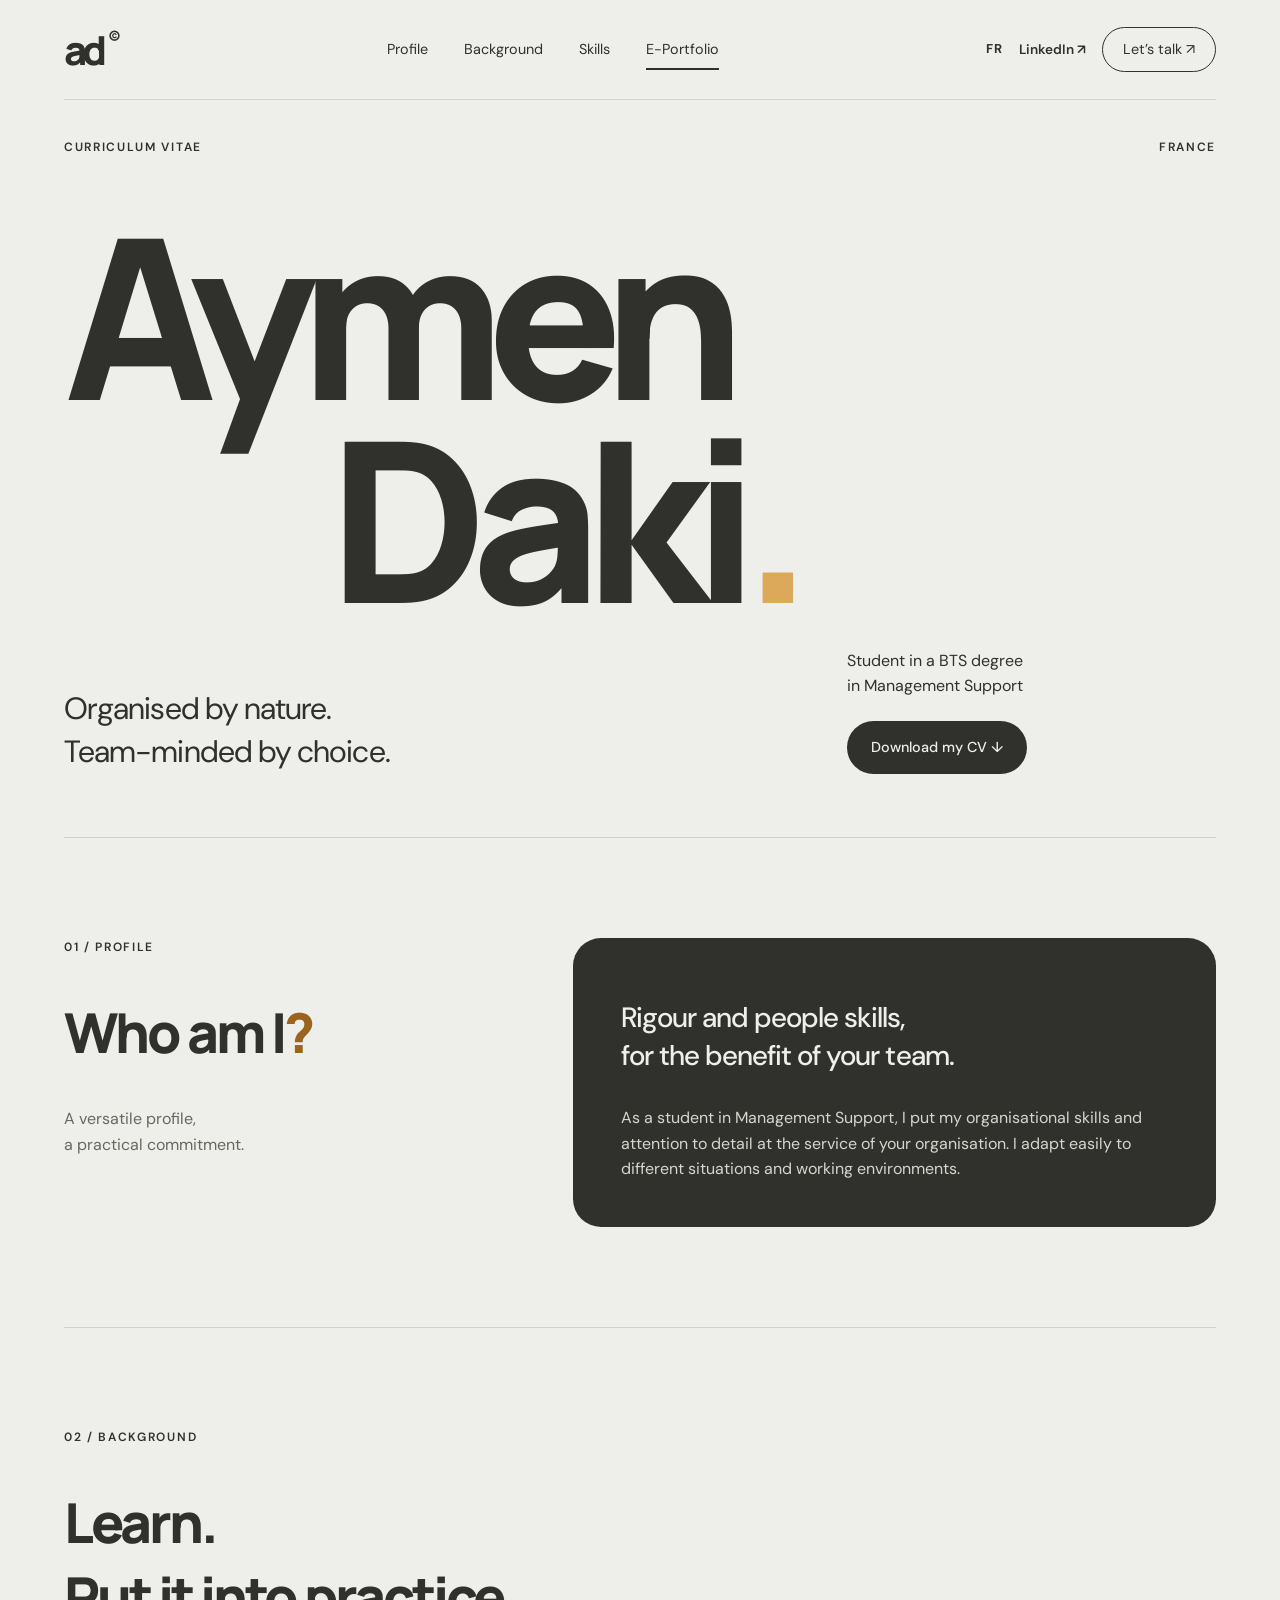
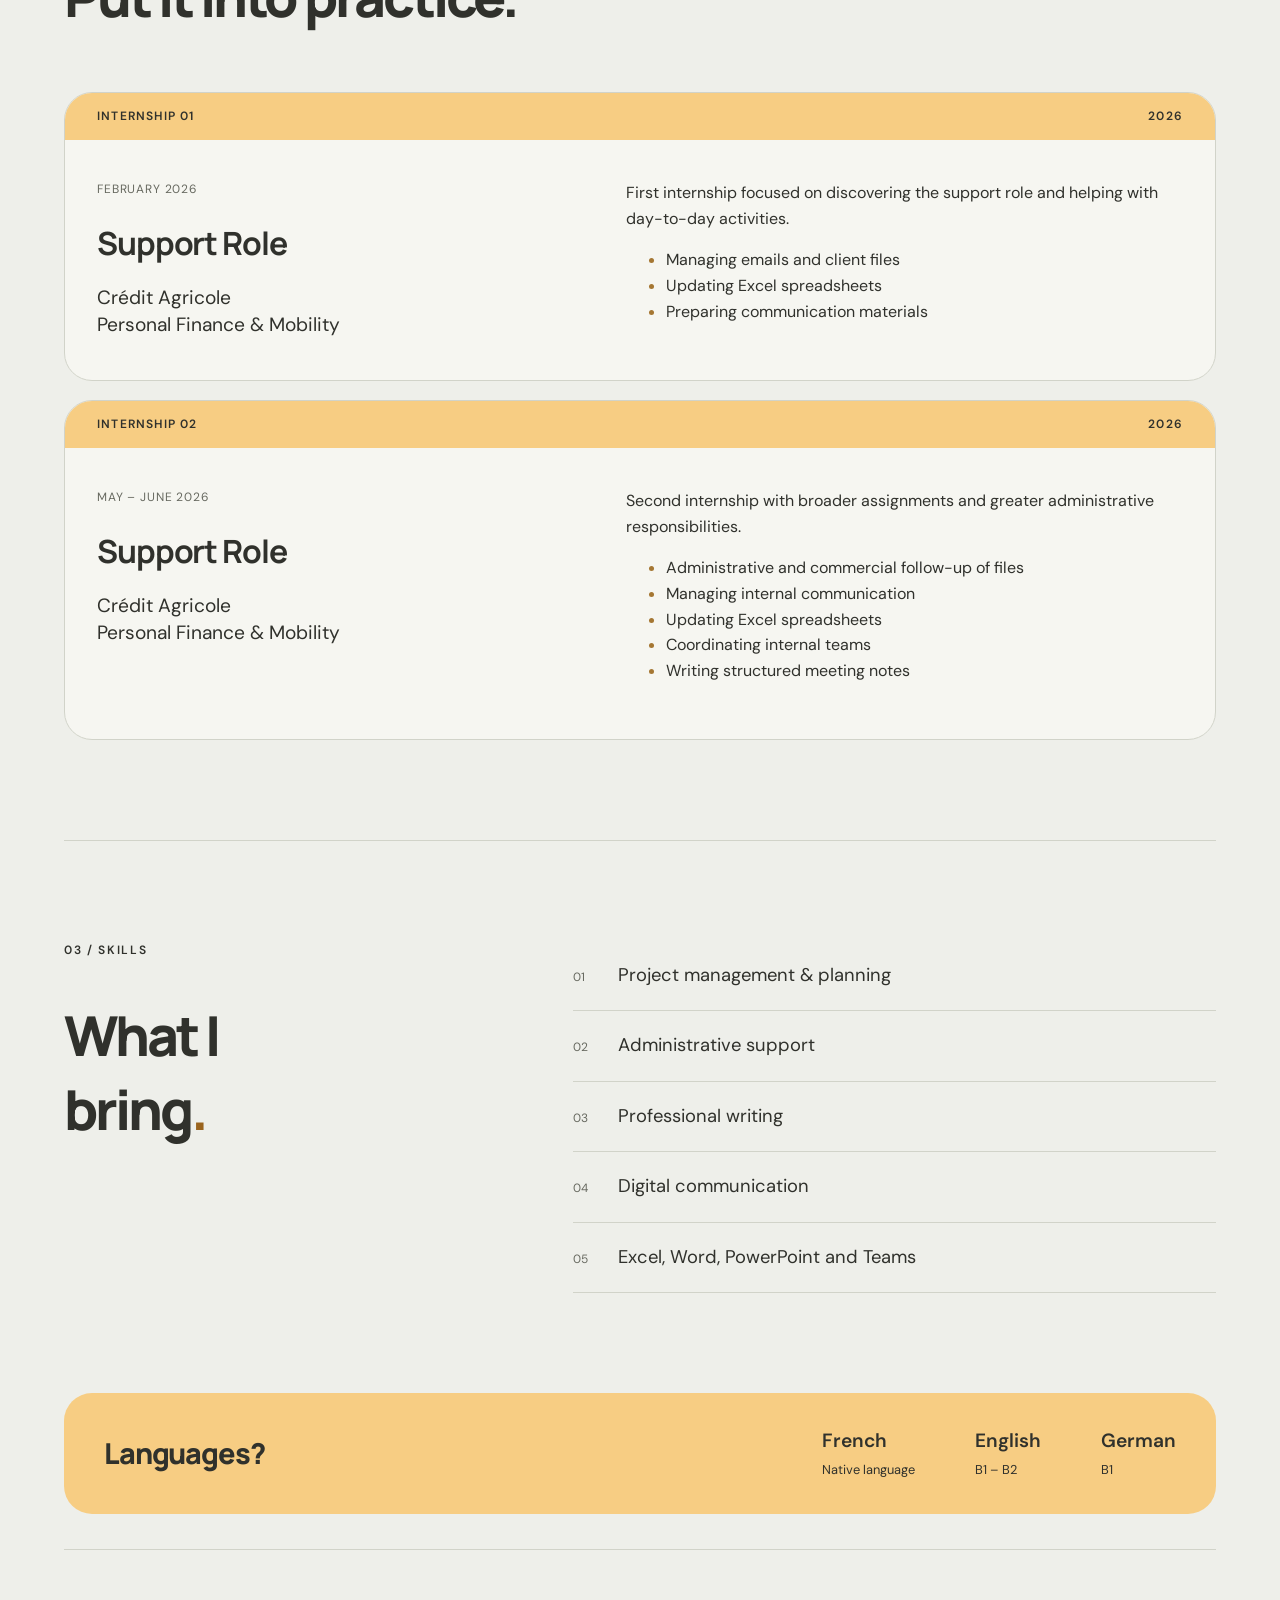
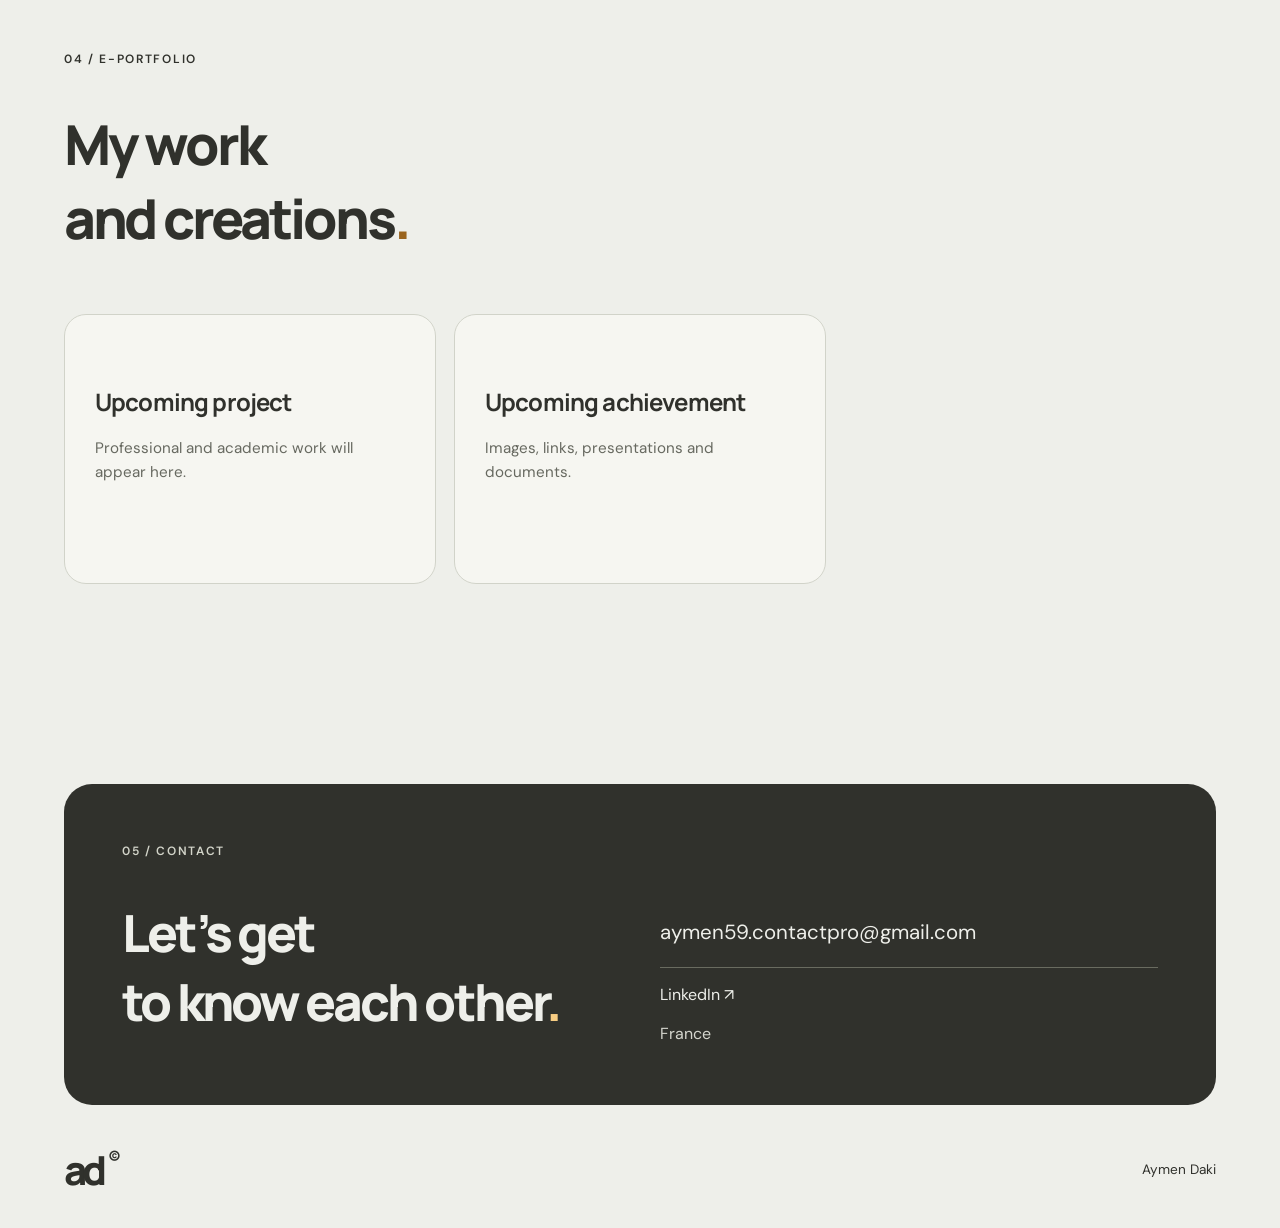
==== commit 5a470ffa: "Ajouter LinkedIn en anglais" ====
--- a/en/index.html
+++ b/en/index.html
@@ -1 +1 @@
-<!doctype html><html lang="en"><head><meta charset="utf-8"><meta name="viewport" content="width=device-width,initial-scale=1"><meta name="theme-color" content="#30312c"><link rel="icon" href="../favicon.svg?v=8" type="image/svg+xml"><meta name="description" content="Aymen Daki’s background, experience and skills."><title>Aymen Daki — Background & skills</title><link rel="stylesheet" href="../style.css"><link rel="stylesheet" href="../interactions.css"><link rel="stylesheet" href="../themes.css"><script src="../theme.js"></script><script src="../script.js" defer></script></head><body><a class="skip" href="#profile">Skip to content</a><header class="header"><a href="#home" class="wordmark" aria-label="Aymen Daki, home">ad<span>©</span></a><nav aria-label="Main navigation"><a href="#profile">Profile</a><a href="#journey">Background</a><a href="#skills">Skills</a><a href="#portfolio">E-Portfolio</a></nav><div class="header-actions"><a class="language-link" href="../" lang="fr" hreflang="fr">FR</a><a href="#contact" class="contact-link">Let’s talk <span aria-hidden="true">↗</span></a></div></header><div class="theme-toolbar" role="group" aria-label="Website theme"><span>Theme</span><button type="button" data-theme-choice="classic" aria-pressed="true">Classic</button><button type="button" data-theme-choice="aero" aria-pressed="false"><span class="aero-swatch" aria-hidden="true"></span> Frutiger Aero</button></div><main id="home"><section class="hero" aria-labelledby="hero-title"><div class="hero-top"><p>CURRICULUM VITAE</p><p>FRANCE</p></div><h1 id="hero-title">Aymen<span>Daki<span class="name-period">.</span></span></h1><div class="hero-bottom"><p>Organised by nature.<br>Team-minded by choice.</p><div><p class="study-label">Student in a BTS degree<br>in Management Support</p><a href="../aymen-daki-cv.pdf" download class="button dark">Download my CV <span aria-hidden="true">↓</span></a></div></div><a href="#profile" class="scroll-link">Discover my profile <span aria-hidden="true">↓</span></a></section><section id="profile" class="profile section"><div class="section-intro"><span class="eyebrow">01 / PROFILE</span><h2 id="profile-title">Who am I<span class="accent">?</span></h2><p>A versatile profile,<br>a practical commitment.</p></div><div class="quote-card"><span class="quote-mark" aria-hidden="true">“</span><p class="quote-lead">Rigour and people skills,<br>for the benefit of your team.</p><p>As a student in Management Support, I put my attention to detail and organisational skills at the service of your organisation. Versatile and comfortable communicating with others, I adapt easily to different situations and working environments.</p><p>I am ready to take on new challenges.</p><div class="quote-tags"><span>Organisation</span><span>Adaptability</span><span>Team spirit</span></div></div></section><section id="journey" class="section journey"><div class="section-heading"><div><span class="eyebrow">02 / BACKGROUND</span><h2 id="journey-title">Learn.<br>Put it into practice.</h2></div><p>From education to experience,<br>a journey in progress.</p></div><div class="experience-card"><div class="experience-label"><span>EXPERIENCE / INTERNSHIP 01</span><span>2026</span></div><div class="experience-main"><div><p class="meta">FEBRUARY 2026</p><h3>Support Role</h3><p class="company">Crédit Agricole<br>Personal Finance & Mobility</p></div><div><p>My first internship with the team focused on discovering the support role and helping with day-to-day activities.</p><details open><summary>My responsibilities <span aria-hidden="true" class="plus">+</span></summary><ul><li>Managing emails and client files</li><li>Updating Excel spreadsheets</li><li>Preparing communication materials</li></ul><p class="takeaway">A first immersion that strengthened my organisational skills and my understanding of the team’s needs.</p></details></div></div></div><div class="experience-card"><div class="experience-label"><span>EXPERIENCE / INTERNSHIP 02</span><span>2026</span></div><div class="experience-main"><div><p class="meta">MAY – JUNE 2026</p><h3>Support Role</h3><p class="company">Crédit Agricole<br>Personal Finance & Mobility</p></div><div><p>A second internship within the same organisation, with broader assignments and greater administrative responsibilities.</p><details open><summary>My responsibilities <span aria-hidden="true" class="plus">+</span></summary><ul><li>Administrative and commercial follow-up of files</li><li>Managing emails and communication with internal contacts</li><li>Updating Excel spreadsheets and tracking information</li><li>Preparing communication materials</li><li>Coordinating internal teams</li><li>Writing structured meeting notes</li></ul><p class="takeaway">An experience that consolidated my administrative rigour, autonomy and efficiency in a demanding environment.</p></details></div></div></div><div class="education-heading"><h3>Education</h3><span>MY ACADEMIC PATH</span></div><div class="education-grid"><article class="education current"><div class="education-date">Ongoing <span aria-hidden="true">↗</span></div><h4>BTS in Management Support</h4><p>Lycée Notre-Dame d’Annay</p></article><article class="education"><div class="education-date">June 2024</div><h4>BTS in IT Services for Organisations</h4><p>CNED</p></article><article class="education"><div class="education-date">June 2023</div><h4>STI2D Technology Baccalaureate</h4><p>Lycée Colbert</p><p class="education-detail">Science and technology of industry and sustainable development</p></article></div></section><section id="skills" class="section skills-section"><div class="section-intro"><span class="eyebrow">03 / SKILLS</span><h2 id="skills-title">What I<br>bring<span class="accent">.</span></h2><p>Useful know-how.<br>A collaborative mindset.</p></div><div class="skills-content"><div class="tabs" role="tablist" aria-label="Skill categories"><button id="tab-expertise" role="tab" aria-selected="true" aria-controls="expertise">Know-how</button><button id="tab-qualities" role="tab" aria-selected="false" aria-controls="qualities">Personal skills</button><button id="tab-tools" role="tab" aria-selected="false" aria-controls="tools">Tools</button></div><div id="expertise" class="skill-panel" role="tabpanel"><ul class="skill-list"><li><span>01</span>Project management & planning</li><li><span>02</span>Administrative support</li><li><span>03</span>Diary coordination</li><li><span>04</span>Professional writing</li><li><span>05</span>Digital & internal communication</li></ul></div><div id="qualities" class="skill-panel" role="tabpanel" hidden><ul class="skill-list"><li><span>01</span>Rigour & organisation</li><li><span>02</span>Interpersonal skills & diplomacy</li><li><span>03</span>Adaptability</li><li><span>04</span>Initiative & leadership</li><li><span>05</span>Confidentiality</li><li><span>06</span>Priority management</li><li><span>07</span>Independence & teamwork</li></ul></div><div id="tools" class="skill-panel" role="tabpanel" hidden><ul class="skill-list"><li><span>01</span>Excel</li><li><span>02</span>Word</li><li><span>03</span>PowerPoint</li><li><span>04</span>Microsoft Teams</li><li><span>05</span>SharePoint</li></ul></div></div></section><section class="languages"><h2>Languages<span>?</span></h2><div><p>French<span>Native language</span></p><p>English<span>B1 – B2</span></p><p>German<span>B1</span></p></div></section><section id="contact" class="section contact"><div><span class="eyebrow">04 / CONTACT</span><h2>Let’s get<br>to know each other<span>.</span></h2><p>An opportunity, a project or a question?<br>I would be happy to speak with you.</p></div><div class="contact-details"><a class="email" href="mailto:aymen59.contactpro@gmail.com">aymen59.contactpro@gmail.com <span aria-hidden="true">↗</span></a><a href="tel:+33767531007">+33 7 67 53 10 07</a><p>France</p><a class="button light" href="../aymen-daki-cv.pdf" download>My CV as a PDF <span aria-hidden="true">↓</span></a></div></section><section id="portfolio" class="section portfolio"><div class="section-heading"><div><span class="eyebrow">05 / E-PORTFOLIO</span><h2>My work<br>and creations<span class="accent">.</span></h2></div><p>A place to showcase my projects,<br>work and learning.</p></div><div class="portfolio-grid"><article class="portfolio-card"><span class="portfolio-number">01</span><h3>Upcoming project</h3><p>Add a creation, class assignment or professional experience here.</p><span class="portfolio-status">Coming soon</span></article><article class="portfolio-card"><span class="portfolio-number">02</span><h3>Upcoming achievement</h3><p>You will be able to include an image, link, presentation or document.</p><span class="portfolio-status">Coming soon</span></article><article class="portfolio-card"><span class="portfolio-number">03</span><h3>Upcoming creation</h3><p>Each card will become a simple, interactive showcase for your work.</p><span class="portfolio-status">Coming soon</span></article></div></section></main><footer><a class="wordmark" href="#home" aria-label="Back to top">ad<span>©</span></a><p>Aymen Daki</p><a href="#home">Back to top ↑</a></footer></body></html>
+<!doctype html><html lang="en"><head><meta charset="utf-8"><meta name="viewport" content="width=device-width,initial-scale=1"><title>Aymen Daki — Background & skills</title><link rel="stylesheet" href="../style.css"><link rel="stylesheet" href="../interactions.css"><link rel="stylesheet" href="../themes.css"><script src="../theme.js"></script><script src="../script.js" defer></script></head><body><header class="header"><a class="wordmark" href="#home">ad<span>©</span></a><nav><a href="#profile">Profile</a><a href="#journey">Background</a><a href="#skills">Skills</a><a href="#portfolio">E-Portfolio</a></nav><div class="header-actions"><a class="language-link" href="../">FR</a><a class="linkedin-link" href="https://www.linkedin.com/in/aymen-daki-5044a9340/" target="_blank" rel="noopener noreferrer">LinkedIn ↗</a><a class="contact-link" href="#contact">Let’s talk ↗</a></div></header><main id="home"><section class="hero"><div class="hero-top"><p>CURRICULUM VITAE</p><p>FRANCE</p></div><h1>Aymen<span>Daki<span class="name-period">.</span></span></h1><div class="hero-bottom"><p>Organised by nature.<br>Team-minded by choice.</p><div><p class="study-label">Student in a BTS degree<br>in Management Support</p><a href="../aymen-daki-cv.pdf" class="button dark">Download my CV ↓</a></div></div></section><section id="profile" class="profile section"><div class="section-intro"><span class="eyebrow">01 / PROFILE</span><h2>Who am I<span class="accent">?</span></h2><p>A versatile profile,<br>a practical commitment.</p></div><div class="quote-card"><p class="quote-lead">Rigour and people skills,<br>for the benefit of your team.</p><p>As a student in Management Support, I put my organisational skills and attention to detail at the service of your organisation. I adapt easily to different situations and working environments.</p></div></section><section id="journey" class="section journey"><div class="section-heading"><div><span class="eyebrow">02 / BACKGROUND</span><h2>Learn.<br>Put it into practice.</h2></div></div><div class="experience-card"><div class="experience-label"><span>INTERNSHIP 01</span><span>2026</span></div><div class="experience-main"><div><p class="meta">FEBRUARY 2026</p><h3>Support Role</h3><p class="company">Crédit Agricole<br>Personal Finance & Mobility</p></div><div><p>First internship focused on discovering the support role and helping with day-to-day activities.</p><ul><li>Managing emails and client files</li><li>Updating Excel spreadsheets</li><li>Preparing communication materials</li></ul></div></div></div><div class="experience-card"><div class="experience-label"><span>INTERNSHIP 02</span><span>2026</span></div><div class="experience-main"><div><p class="meta">MAY – JUNE 2026</p><h3>Support Role</h3><p class="company">Crédit Agricole<br>Personal Finance & Mobility</p></div><div><p>Second internship with broader assignments and greater administrative responsibilities.</p><ul><li>Administrative and commercial follow-up of files</li><li>Managing internal communication</li><li>Updating Excel spreadsheets</li><li>Coordinating internal teams</li><li>Writing structured meeting notes</li></ul></div></div></div></section><section id="skills" class="section skills-section"><div class="section-intro"><span class="eyebrow">03 / SKILLS</span><h2>What I<br>bring<span class="accent">.</span></h2></div><div><ul class="skill-list"><li><span>01</span>Project management & planning</li><li><span>02</span>Administrative support</li><li><span>03</span>Professional writing</li><li><span>04</span>Digital communication</li><li><span>05</span>Excel, Word, PowerPoint and Teams</li></ul></div></section><section class="languages"><h2>Languages<span>?</span></h2><div><p>French<span>Native language</span></p><p>English<span>B1 – B2</span></p><p>German<span>B1</span></p></div></section><section id="portfolio" class="section portfolio"><div class="section-heading"><div><span class="eyebrow">04 / E-PORTFOLIO</span><h2>My work<br>and creations<span class="accent">.</span></h2></div></div><div class="portfolio-grid"><article class="portfolio-card"><h3>Upcoming project</h3><p>Professional and academic work will appear here.</p></article><article class="portfolio-card"><h3>Upcoming achievement</h3><p>Images, links, presentations and documents.</p></article></div></section><section id="contact" class="section contact"><div><span class="eyebrow">05 / CONTACT</span><h2>Let’s get<br>to know each other<span>.</span></h2></div><div class="contact-details"><a class="email" href="mailto:aymen59.contactpro@gmail.com">aymen59.contactpro@gmail.com</a><a href="https://www.linkedin.com/in/aymen-daki-5044a9340/" target="_blank" rel="noopener noreferrer">LinkedIn ↗</a><p>France</p></div></section></main><footer><a class="wordmark" href="#home">ad<span>©</span></a><p>Aymen Daki</p></footer></body></html>
--- a/themes.css
+++ b/themes.css
@@ -2,6 +2,7 @@
 h1,h2,h3,h4,.quote-lead{line-height:1.2;padding-block:.06em}.languages h2{line-height:1.3;padding-block:.1em}
 .experience-card+.experience-card{margin-top:18px}
 .header-actions{display:flex;align-items:center;gap:16px}.language-link{font-size:.8rem;font-weight:700;letter-spacing:.08em}.language-link:hover{color:#9a641e}
+.linkedin-link{font-size:.85rem;font-weight:600}.linkedin-link span{margin-left:4px}.linkedin-link:hover{color:#9a641e}
 
 /* Preserve the full height of accents and descenders during the hover effect. */
 h2,h3,h4,.quote-lead{line-height:1.35;padding-block:.14em .2em;overflow:visible}
